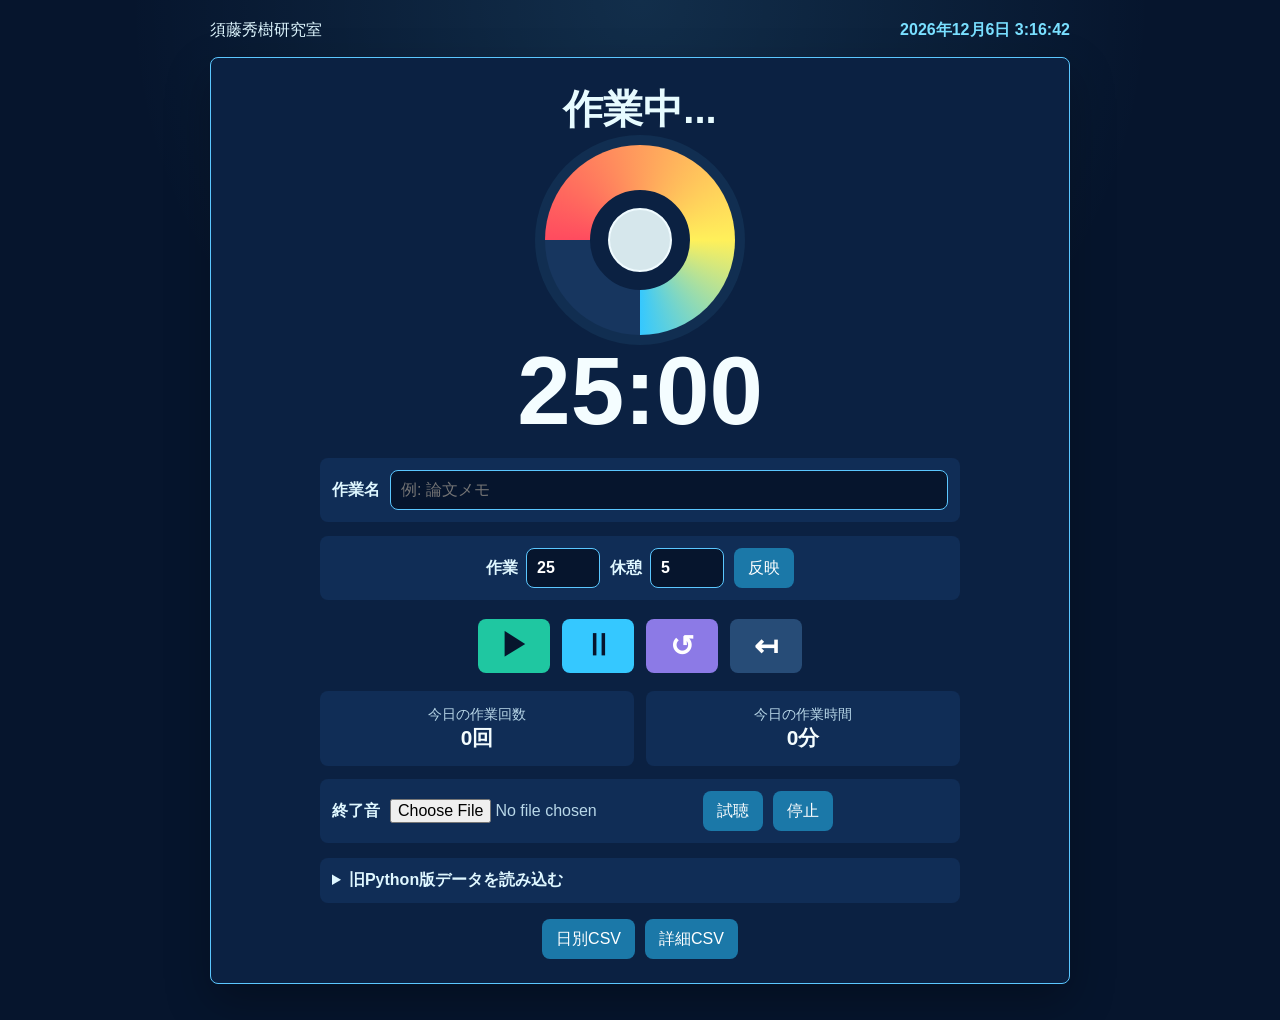
==== pomodoro/index.html @ 60110f0d "Add files via upload" ====
<!DOCTYPE html>
<html lang="ja">
<head>
  <meta charset="UTF-8">
  <meta name="viewport" content="width=device-width, initial-scale=1.0">
  <title>ポモドーロタイマー | 須藤秀樹研究室</title>
  <link rel="stylesheet" href="style.css">
</head>
<body>
  <main class="app-shell">
    <header class="topbar">
      <a href="../" class="back-link">須藤秀樹研究室</a>
      <time id="dateTime" class="date-time"></time>
    </header>

    <section class="timer-panel" aria-label="ポモドーロタイマー">
      <p id="modeLabel" class="mode-label">作業中</p>

      <div class="moon-progress" id="moonProgress" aria-hidden="true">
        <div class="moon-core" id="moonCore"></div>
      </div>

      <div id="timeDisplay" class="time-display" aria-live="polite">25:00</div>

      <div class="task-row">
        <label for="taskInput">作業名</label>
        <input id="taskInput" type="text" list="taskNames" autocomplete="off" placeholder="例: 論文メモ">
        <datalist id="taskNames"></datalist>
      </div>

      <div class="settings-row">
        <label>
          作業
          <input id="workMinutes" type="number" min="1" max="240" step="1">
        </label>
        <label>
          休憩
          <input id="breakMinutes" type="number" min="1" max="120" step="1">
        </label>
        <button id="applyButton" type="button">反映</button>
      </div>

      <div class="controls" aria-label="操作">
        <button id="startButton" type="button" class="primary" title="開始">▶</button>
        <button id="pauseButton" type="button" title="一時停止">Ⅱ</button>
        <button id="resetButton" type="button" title="リセット">↺</button>
        <button id="workButton" type="button" title="作業へ戻る">↤</button>
      </div>

      <div class="stats">
        <div>
          <span>今日の作業回数</span>
          <strong id="workCount">0回</strong>
        </div>
        <div>
          <span>今日の作業時間</span>
          <strong id="totalMinutes">0分</strong>
        </div>
      </div>

      <div class="sound-row">
        <label for="soundFile">終了音</label>
        <input id="soundFile" type="file" accept="audio/*">
        <button id="testSoundButton" type="button">試聴</button>
        <button id="stopSoundButton" type="button">停止</button>
      </div>

      <details class="import-box">
        <summary>旧Python版データを読み込む</summary>
        <div class="import-grid">
          <label>
            settings_custom.json
            <input id="importSettingsFile" type="file" accept=".json,application/json">
          </label>
          <label>
            task_names.json
            <input id="importTaskNamesFile" type="file" accept=".json,application/json">
          </label>
          <label>
            work_log.csv
            <input id="importDailyFile" type="file" accept=".csv,text/csv">
          </label>
          <label>
            work_detail_log.csv
            <input id="importDetailFile" type="file" accept=".csv,text/csv">
          </label>
        </div>
        <div class="import-actions">
          <button id="importButton" type="button">選択したファイルを読み込む</button>
          <span id="importStatus" role="status"></span>
        </div>
      </details>

      <div class="export-row">
        <button id="downloadDailyButton" type="button">日別CSV</button>
        <button id="downloadDetailButton" type="button">詳細CSV</button>
      </div>
    </section>
  </main>

  <script src="app.js"></script>
</body>
</html>
---- pomodoro/style.css ----
:root {
  --bg: #06152d;
  --panel: #0b2142;
  --panel-2: #102d56;
  --line: #5bc7ff;
  --ink: #f4fdff;
  --muted: #b8d7e8;
  --cyan: #35c8ff;
  --green: #1fc7a1;
  --yellow: #fff05a;
  --red: #ff4b5f;
  --violet: #8c7ae6;
}

* {
  box-sizing: border-box;
}

body {
  min-height: 100vh;
  margin: 0;
  background:
    radial-gradient(circle at 50% 0%, rgba(91, 199, 255, 0.14), transparent 32rem),
    var(--bg);
  color: var(--ink);
  font-family: "Yu Gothic", "YuGothic", "Hiragino Sans", "Meiryo", sans-serif;
}

button,
input {
  font: inherit;
}

button {
  border: 0;
  border-radius: 8px;
  cursor: pointer;
}

.app-shell {
  width: min(860px, calc(100% - 28px));
  margin: 0 auto;
  padding: 20px 0 36px;
}

.topbar {
  display: flex;
  align-items: center;
  justify-content: space-between;
  gap: 16px;
  margin-bottom: 16px;
}

.back-link {
  color: #dff7ff;
  text-decoration: none;
}

.date-time {
  color: #79dfff;
  font-weight: 700;
}

.timer-panel {
  display: grid;
  justify-items: center;
  padding: 24px;
  border: 1px solid var(--line);
  border-radius: 8px;
  background: var(--panel);
  box-shadow: 0 18px 45px rgba(0, 0, 0, 0.28);
}

.mode-label {
  min-height: 48px;
  margin: 0 0 8px;
  font-size: clamp(1.8rem, 6vw, 2.5rem);
  font-weight: 800;
}

.moon-progress {
  --progress: 0deg;
  --track: #17365f;
  width: 190px;
  height: 190px;
  display: grid;
  place-items: center;
  border-radius: 50%;
  background:
    conic-gradient(from -90deg, var(--red) 0deg min(var(--progress), 180deg), var(--yellow) 180deg min(var(--progress), 270deg), var(--cyan) 270deg var(--progress), var(--track) 0),
    var(--track);
  box-shadow: 0 0 0 10px rgba(91, 199, 255, 0.08);
}

.moon-progress.break {
  background: conic-gradient(from -90deg, #76f0d2 0deg var(--progress), #164c45 0);
}

.moon-core {
  --phase: -34px;
  position: relative;
  width: 100px;
  height: 100px;
  border: 18px solid var(--panel);
  border-radius: 50%;
  background: #d6e7ec;
  box-shadow: inset 0 0 0 2px #f0fbff;
  overflow: hidden;
}

.moon-core::after {
  content: "";
  position: absolute;
  inset: 0;
  transform: translateX(var(--phase));
  border-radius: 50%;
  background: var(--panel-2);
}

.time-display {
  margin: 8px 0 12px;
  font-size: clamp(4rem, 16vw, 6rem);
  font-weight: 900;
  line-height: 1;
  font-variant-numeric: tabular-nums;
}

.task-row,
.settings-row,
.sound-row,
.export-row,
.stats,
.import-box {
  width: min(640px, 100%);
}

.task-row,
.settings-row,
.sound-row {
  display: flex;
  align-items: center;
  gap: 10px;
  margin: 7px 0;
  padding: 12px;
  border-radius: 8px;
  background: var(--panel-2);
}

.task-row label,
.sound-row label {
  flex: 0 0 auto;
  color: #dff7ff;
  font-weight: 700;
}

.task-row input[type="text"] {
  flex: 1;
  min-width: 0;
}

input[type="text"],
input[type="number"] {
  min-height: 40px;
  border: 1px solid var(--line);
  border-radius: 8px;
  background: var(--bg);
  color: #ffffff;
  padding: 8px 10px;
}

input[type="number"] {
  width: 74px;
}

input[type="file"] {
  min-width: 0;
  color: var(--muted);
}

.settings-row {
  justify-content: center;
  flex-wrap: wrap;
}

.settings-row label {
  display: inline-flex;
  align-items: center;
  gap: 8px;
  color: #dff7ff;
  font-weight: 700;
}

.settings-row button,
.sound-row button,
.export-row button,
.import-actions button {
  min-height: 40px;
  padding: 0 14px;
  background: #1b78a8;
  color: #ffffff;
}

.controls {
  display: flex;
  justify-content: center;
  gap: 12px;
  margin: 12px 0;
}

.controls button {
  width: 72px;
  height: 54px;
  color: #06152d;
  background: var(--cyan);
  font-size: 1.8rem;
  font-weight: 800;
}

.controls .primary {
  background: var(--green);
}

#resetButton {
  background: var(--violet);
  color: #ffffff;
}

#workButton {
  background: #274c77;
  color: #ffffff;
}

.stats {
  display: grid;
  grid-template-columns: repeat(2, minmax(0, 1fr));
  gap: 12px;
  margin: 6px 0;
}

.stats div {
  padding: 14px;
  border-radius: 8px;
  background: var(--panel-2);
  text-align: center;
}

.stats span {
  display: block;
  color: var(--muted);
  font-size: 0.9rem;
}

.stats strong {
  display: block;
  font-size: 1.3rem;
}

.import-box {
  margin: 8px 0;
  padding: 12px;
  border-radius: 8px;
  background: var(--panel-2);
}

.import-box summary {
  color: #dff7ff;
  cursor: pointer;
  font-weight: 700;
}

.import-grid {
  display: grid;
  grid-template-columns: repeat(2, minmax(0, 1fr));
  gap: 10px;
  margin-top: 12px;
}

.import-grid label {
  display: grid;
  gap: 5px;
  color: var(--muted);
  font-size: 0.88rem;
}

.import-actions {
  display: flex;
  align-items: center;
  flex-wrap: wrap;
  gap: 10px;
  margin-top: 12px;
}

#importStatus {
  color: #76f0d2;
  font-size: 0.9rem;
}

.export-row {
  display: flex;
  justify-content: center;
  gap: 10px;
  margin-top: 8px;
}

@media (max-width: 620px) {
  .timer-panel {
    padding: 18px 14px;
  }

  .topbar,
  .task-row,
  .sound-row {
    align-items: stretch;
    flex-direction: column;
  }

  .stats,
  .import-grid {
    grid-template-columns: 1fr;
  }
}
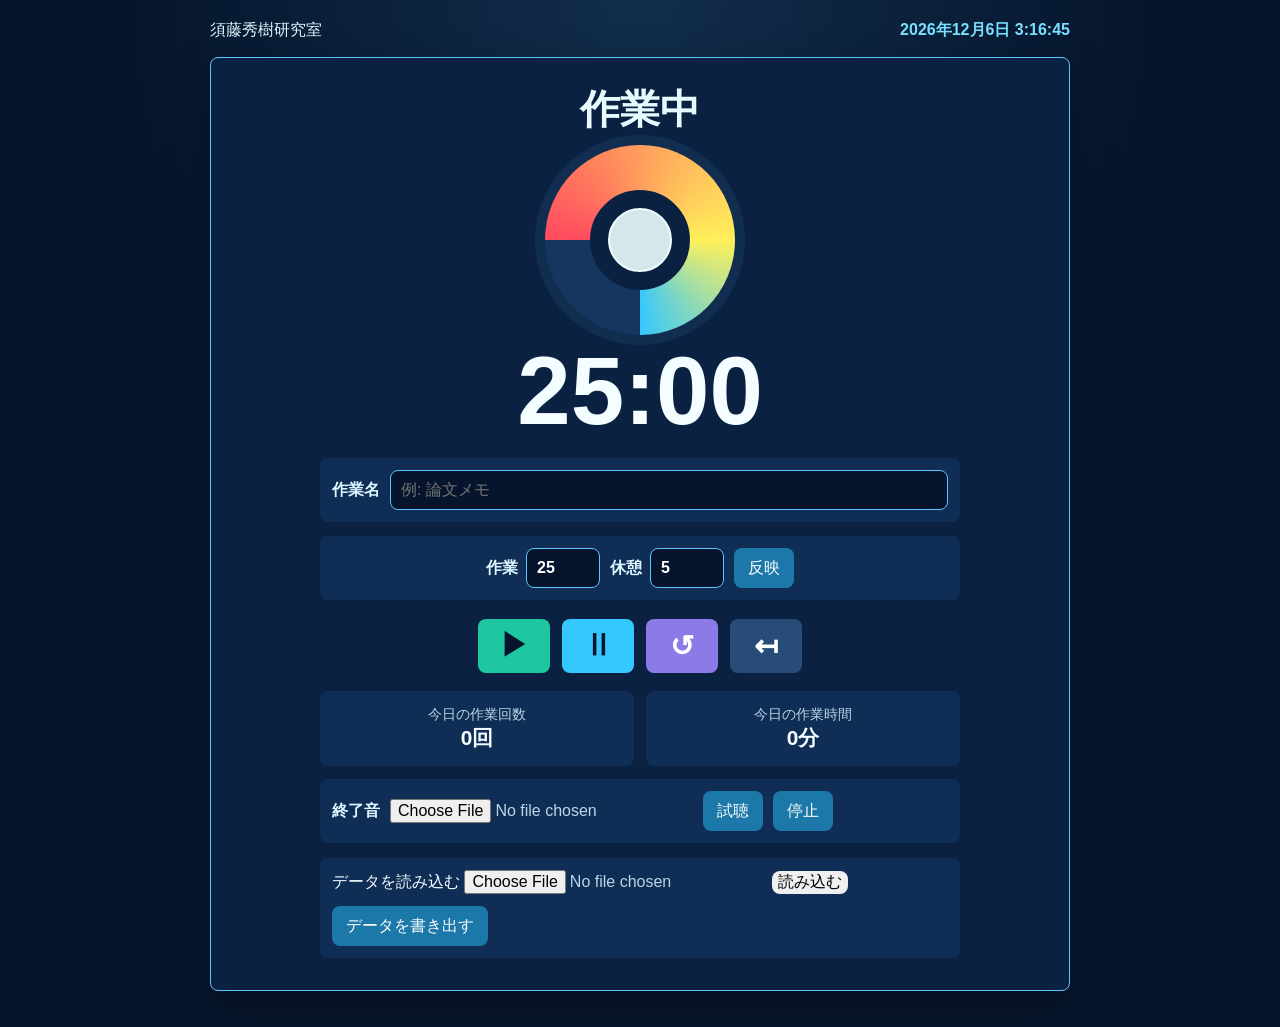
==== commit c06651e6: "Enhance sound file input and update import UI Updated file input for sound file and simplified data " ====
--- a/pomodoro/index.html
+++ b/pomodoro/index.html
@@ -60,40 +60,21 @@
 
       <div class="sound-row">
         <label for="soundFile">終了音</label>
-        <input id="soundFile" type="file" accept="audio/*">
+        <input id="soundFile" type="file" accept=".wav,.wave,audio/wav,audio/wave,audio/x-wav,audio/*,.mp3,.m4a,.mp4,audio/mp4,video/mp4">
         <button id="testSoundButton" type="button">試聴</button>
         <button id="stopSoundButton" type="button">停止</button>
       </div>
 
-      <details class="import-box">
-        <summary>旧Python版データを読み込む</summary>
-        <div class="import-grid">
-          <label>
-            settings_custom.json
-            <input id="importSettingsFile" type="file" accept=".json,application/json">
-          </label>
-          <label>
-            task_names.json
-            <input id="importTaskNamesFile" type="file" accept=".json,application/json">
-          </label>
-          <label>
-            work_log.csv
-            <input id="importDailyFile" type="file" accept=".csv,text/csv">
-          </label>
-          <label>
-            work_detail_log.csv
-            <input id="importDetailFile" type="file" accept=".csv,text/csv">
-          </label>
+      <div class="import-box">
+        <div class="data-row">
+          <label for="importDataFile">データを読み込む</label>
+          <input id="importDataFile" type="file" accept=".csv,text/csv">
+          <button id="importDataButton" type="button">読み込む</button>
         </div>
         <div class="import-actions">
-          <button id="importButton" type="button">選択したファイルを読み込む</button>
-          <span id="importStatus" role="status"></span>
+          <button id="exportDataButton" type="button">データを書き出す</button>
+          <span id="dataStatus" role="status"></span>
         </div>
-      </details>
-
-      <div class="export-row">
-        <button id="downloadDailyButton" type="button">日別CSV</button>
-        <button id="downloadDetailButton" type="button">詳細CSV</button>
       </div>
     </section>
   </main>
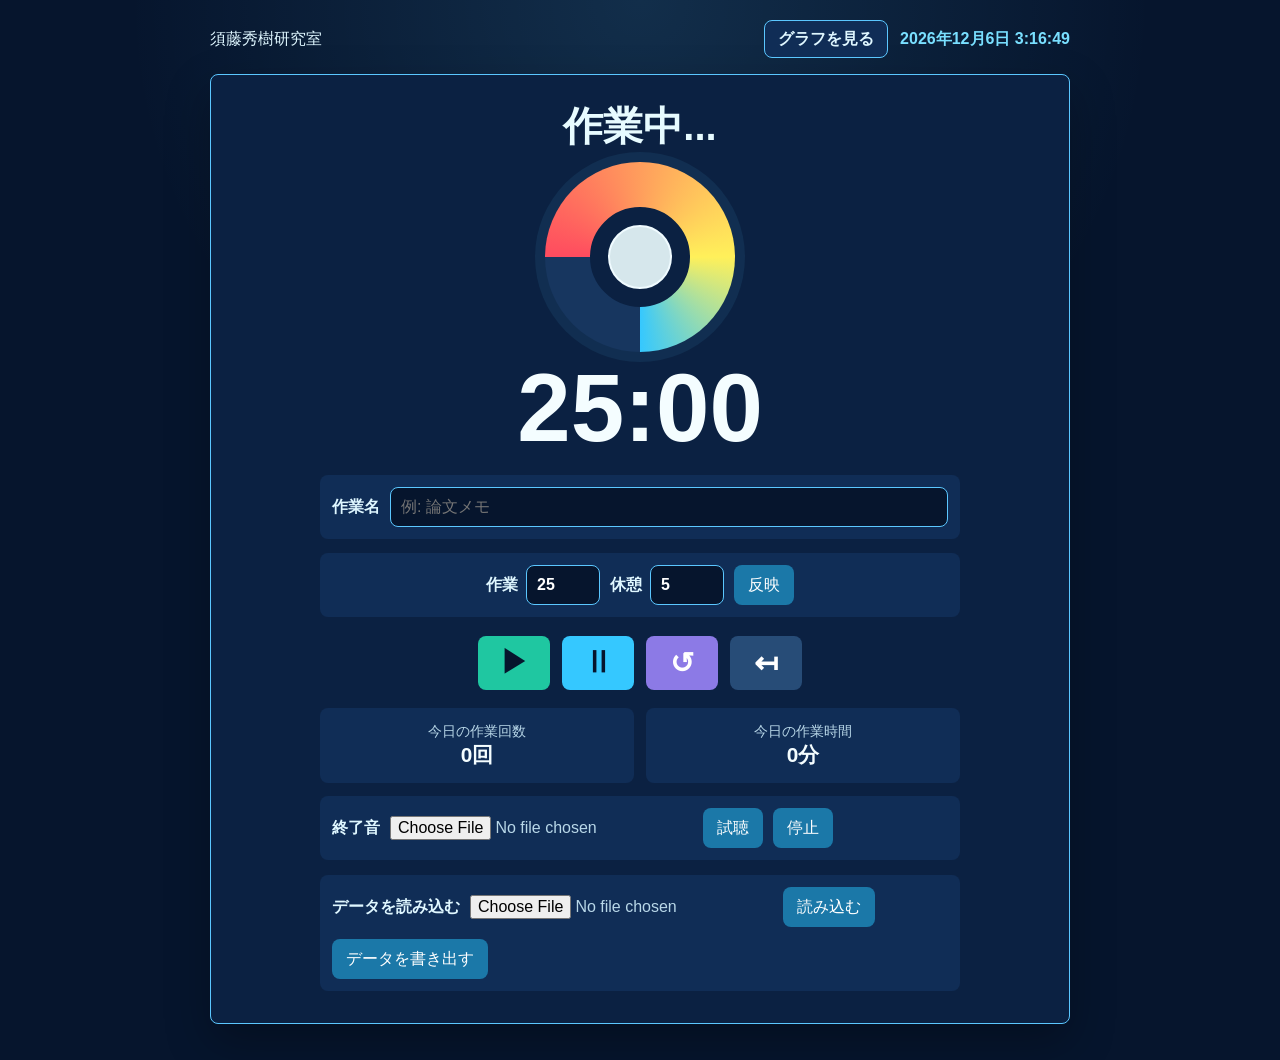
==== commit eac66b6a: "Add navigation link and restructure header layout Added navigation link to stats page and reorganize" ====
--- a/pomodoro/index.html
+++ b/pomodoro/index.html
@@ -10,7 +10,10 @@
   <main class="app-shell">
     <header class="topbar">
       <a href="../" class="back-link">須藤秀樹研究室</a>
-      <time id="dateTime" class="date-time"></time>
+      <div class="top-actions">
+        <a href="stats.html" class="nav-button">グラフを見る</a>
+        <time id="dateTime" class="date-time"></time>
+      </div>
     </header>
 
     <section class="timer-panel" aria-label="ポモドーロタイマー">
--- a/pomodoro/style.css
+++ b/pomodoro/style.css
@@ -56,6 +56,27 @@
   text-decoration: none;
 }
 
+.top-actions {
+  display: flex;
+  align-items: center;
+  justify-content: flex-end;
+  gap: 12px;
+  flex-wrap: wrap;
+}
+
+.nav-button {
+  min-height: 38px;
+  display: inline-flex;
+  align-items: center;
+  padding: 0 13px;
+  border: 1px solid var(--line);
+  border-radius: 8px;
+  background: #102d56;
+  color: #dff7ff;
+  font-weight: 700;
+  text-decoration: none;
+}
+
 .date-time {
   color: #79dfff;
   font-weight: 700;
@@ -193,6 +214,7 @@
 .settings-row button,
 .sound-row button,
 .export-row button,
+.data-row button,
 .import-actions button {
   min-height: 40px;
   padding: 0 14px;
@@ -262,6 +284,18 @@
   background: var(--panel-2);
 }
 
+.data-row {
+  display: flex;
+  align-items: center;
+  gap: 10px;
+  flex-wrap: wrap;
+}
+
+.data-row label {
+  color: #dff7ff;
+  font-weight: 700;
+}
+
 .import-box summary {
   color: #dff7ff;
   cursor: pointer;
@@ -300,6 +334,122 @@
   justify-content: center;
   gap: 10px;
   margin-top: 8px;
+}
+
+.stats-shell {
+  width: min(1080px, calc(100% - 28px));
+}
+
+.stats-panel {
+  align-items: stretch;
+  justify-items: stretch;
+}
+
+.stats-heading {
+  display: grid;
+  gap: 12px;
+  justify-items: center;
+}
+
+.summary-grid {
+  width: min(760px, 100%);
+  display: grid;
+  grid-template-columns: repeat(3, minmax(0, 1fr));
+  gap: 12px;
+}
+
+.summary-grid div {
+  padding: 14px;
+  border-radius: 8px;
+  background: var(--panel-2);
+  text-align: center;
+}
+
+.summary-grid span {
+  display: block;
+  color: var(--muted);
+  font-size: 0.9rem;
+}
+
+.summary-grid strong {
+  display: block;
+  font-size: 1.3rem;
+}
+
+.empty-message {
+  width: min(760px, 100%);
+  margin: 16px auto 0;
+  padding: 14px;
+  border: 1px solid rgba(255, 240, 90, 0.4);
+  border-radius: 8px;
+  background: rgba(255, 240, 90, 0.08);
+  color: #fff7ad;
+  text-align: center;
+}
+
+.chart-section {
+  margin-top: 18px;
+  padding: 16px;
+  border-radius: 8px;
+  background: var(--panel-2);
+}
+
+.chart-section h2 {
+  margin: 0 0 12px;
+  color: #dff7ff;
+  font-size: 1.05rem;
+}
+
+.bar-chart {
+  display: grid;
+  gap: 9px;
+}
+
+.chart-row {
+  display: grid;
+  grid-template-columns: minmax(72px, 120px) minmax(0, 1fr) minmax(74px, auto);
+  align-items: center;
+  gap: 9px;
+}
+
+.chart-label {
+  min-width: 0;
+  color: var(--muted);
+  font-size: 0.86rem;
+  overflow: hidden;
+  text-overflow: ellipsis;
+  white-space: nowrap;
+}
+
+.chart-track {
+  height: 18px;
+  display: block;
+  border-radius: 8px;
+  background: rgba(6, 21, 45, 0.78);
+  overflow: hidden;
+}
+
+.chart-bar {
+  height: 100%;
+  display: block;
+  border-radius: 8px;
+  background: linear-gradient(90deg, var(--green), var(--cyan));
+}
+
+.chart-value {
+  color: #f4fdff;
+  font-size: 0.86rem;
+  font-variant-numeric: tabular-nums;
+  text-align: right;
+}
+
+.chart-empty {
+  margin: 0;
+  color: var(--muted);
+}
+
+.bar-chart.horizontal .chart-row {
+  grid-template-columns: minmax(96px, 180px) minmax(0, 1fr) minmax(84px, auto);
 }
 
 @media (max-width: 620px) {
@@ -308,14 +458,27 @@
   }
 
   .topbar,
+  .top-actions,
   .task-row,
-  .sound-row {
+  .sound-row,
+  .data-row {
     align-items: stretch;
     flex-direction: column;
   }
 
   .stats,
-  .import-grid {
+  .import-grid,
+  .summary-grid {
     grid-template-columns: 1fr;
   }
-}
+
+  .chart-row,
+  .bar-chart.horizontal .chart-row {
+    grid-template-columns: minmax(64px, 88px) minmax(0, 1fr);
+  }
+
+  .chart-value {
+    grid-column: 2;
+    text-align: left;
+  }
+}
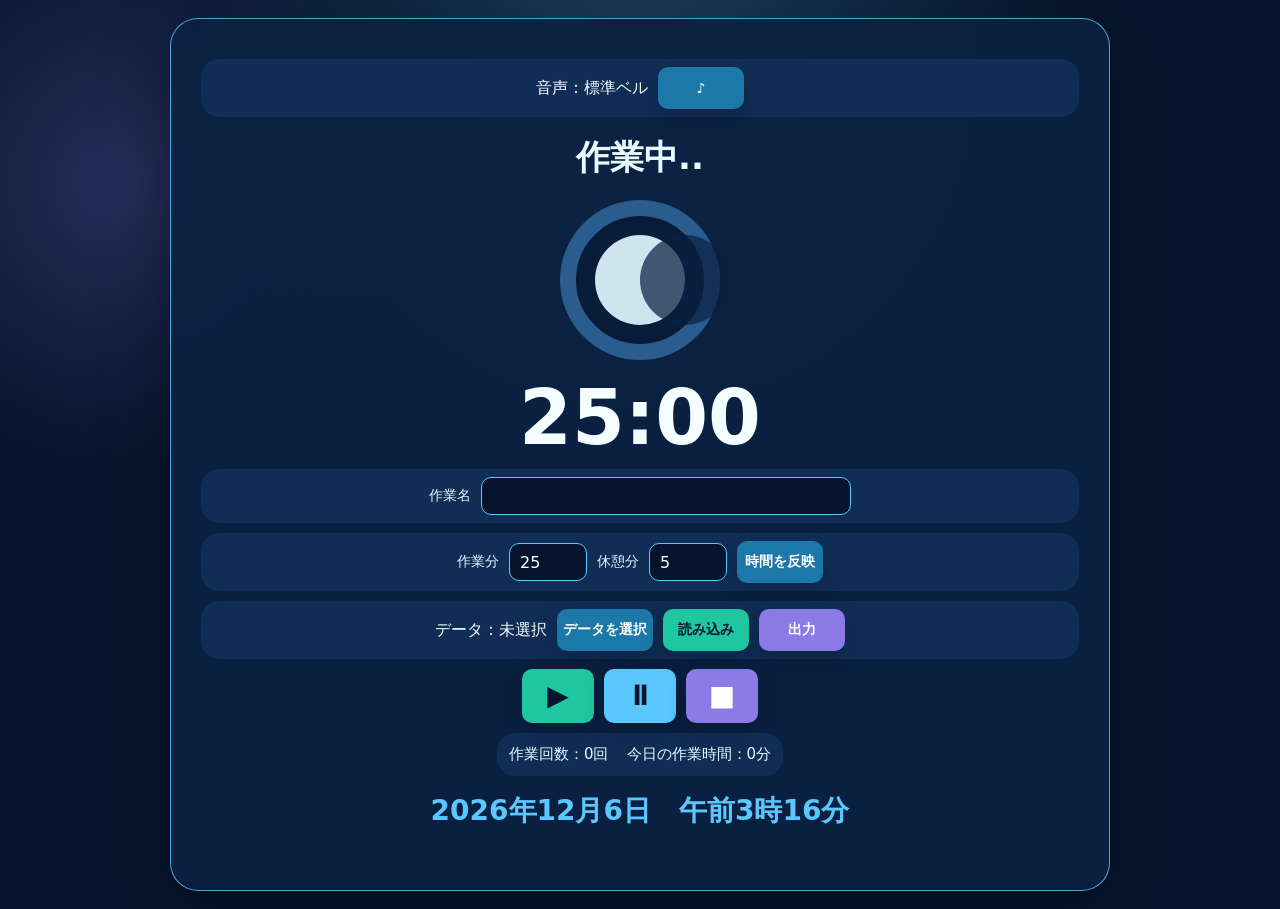
==== commit da61daf8: "Refactor Pomodoro timer HTML and styles Updated the title and added CSS styles for the Pomodoro time" ====
--- a/pomodoro/index.html
+++ b/pomodoro/index.html
@@ -3,85 +3,848 @@
 <head>
   <meta charset="UTF-8">
   <meta name="viewport" content="width=device-width, initial-scale=1.0">
-  <title>ポモドーロタイマー | 須藤秀樹研究室</title>
-  <link rel="stylesheet" href="style.css">
+  <title>ポモドーロタイマー</title>
+  <style>
+    :root {
+      color-scheme: dark;
+      --bg: #06152d;
+      --panel: #0b2142;
+      --panel-2: #102d56;
+      --line: #5bc7ff;
+      --text: #f4fdff;
+      --muted: #b9d7e8;
+      --accent: #1fc7a1;
+      --blue: #5bc7ff;
+      --purple: #8c7ae6;
+      --danger: #ff6b8a;
+      --shadow: rgba(0, 0, 0, 0.35);
+    }
+
+    * {
+      box-sizing: border-box;
+    }
+
+    body {
+      margin: 0;
+      min-height: 100vh;
+      background:
+        radial-gradient(circle at 50% 8%, rgba(91, 199, 255, 0.24), transparent 28rem),
+        radial-gradient(circle at 10% 20%, rgba(140, 122, 230, 0.24), transparent 18rem),
+        var(--bg);
+      color: var(--text);
+      font-family: "Meiryo", "Yu Gothic", system-ui, sans-serif;
+      display: grid;
+      place-items: center;
+      padding: 18px;
+    }
+
+    .app {
+      width: min(940px, 100%);
+      background: rgba(11, 33, 66, 0.94);
+      border: 1px solid rgba(91, 199, 255, 0.78);
+      border-radius: 28px;
+      box-shadow: 0 22px 70px var(--shadow);
+      padding: clamp(18px, 4vw, 30px);
+    }
+
+    .row {
+      display: flex;
+      justify-content: center;
+      align-items: center;
+      flex-wrap: wrap;
+      gap: 10px;
+      margin: 10px 0;
+    }
+
+    .panel {
+      background: var(--panel-2);
+      border-radius: 18px;
+      padding: 8px 10px;
+    }
+
+    label {
+      color: #dff7ff;
+      font-size: 14px;
+    }
+
+    input,
+    select {
+      height: 38px;
+      border: 1px solid var(--line);
+      border-radius: 10px;
+      background: #06152d;
+      color: #fff;
+      font: inherit;
+      padding: 0 10px;
+    }
+
+    input[type="number"] {
+      width: 78px;
+    }
+
+    input[list] {
+      width: min(370px, 80vw);
+    }
+
+    button {
+      min-width: 86px;
+      height: 42px;
+      border: 0;
+      border-radius: 10px;
+      background: #1b78a8;
+      color: #fff;
+      font: 700 14px "Meiryo", "Yu Gothic", system-ui, sans-serif;
+      cursor: pointer;
+      box-shadow: 0 8px 20px rgba(0, 0, 0, 0.18);
+    }
+
+    button:hover {
+      filter: brightness(1.13);
+    }
+
+    .icon-button {
+      min-width: 72px;
+      height: 54px;
+      font-size: 28px;
+      line-height: 1;
+    }
+
+    .start {
+      background: var(--accent);
+      color: #06152d;
+    }
+
+    .pause {
+      background: var(--blue);
+      color: #06152d;
+    }
+
+    .reset {
+      background: var(--purple);
+    }
+
+    .export {
+      background: var(--purple);
+    }
+
+    .mode {
+      min-height: 46px;
+      margin: 18px 0 4px;
+      text-align: center;
+      font-size: clamp(26px, 6vw, 34px);
+      font-weight: 700;
+    }
+
+    .moon-wrap {
+      display: grid;
+      place-items: center;
+      margin: 2px 0;
+    }
+
+    svg {
+      width: 190px;
+      max-width: 48vw;
+      height: auto;
+      overflow: visible;
+    }
+
+    .time {
+      text-align: center;
+      font-size: clamp(54px, 14vw, 76px);
+      font-weight: 800;
+      line-height: 1.08;
+      margin: 2px 0;
+      letter-spacing: 0;
+    }
+
+    .info {
+      display: flex;
+      justify-content: center;
+      flex-wrap: wrap;
+      gap: 18px;
+      background: var(--panel-2);
+      border-radius: 18px;
+      padding: 12px;
+      margin: 10px auto;
+      width: fit-content;
+      max-width: 100%;
+    }
+
+    .info span {
+      color: #e7fbff;
+      font-size: 15px;
+      white-space: nowrap;
+    }
+
+    .datetime {
+      text-align: center;
+      color: var(--blue);
+      font-size: clamp(20px, 5vw, 28px);
+      font-weight: 700;
+      margin-top: 16px;
+    }
+
+    .status {
+      min-height: 22px;
+      color: var(--muted);
+      text-align: center;
+      font-size: 13px;
+      margin-top: 8px;
+    }
+
+    .hidden {
+      display: none;
+    }
+
+    @media (max-width: 620px) {
+      .app {
+        border-radius: 20px;
+      }
+
+      .panel {
+        width: 100%;
+      }
+
+      button {
+        min-width: 76px;
+      }
+    }
+  </style>
 </head>
 <body>
-  <main class="app-shell">
-    <header class="topbar">
-      <a href="../" class="back-link">須藤秀樹研究室</a>
-      <div class="top-actions">
-        <a href="stats.html" class="nav-button">グラフを見る</a>
-        <time id="dateTime" class="date-time"></time>
-      </div>
-    </header>
-
-    <section class="timer-panel" aria-label="ポモドーロタイマー">
-      <p id="modeLabel" class="mode-label">作業中</p>
-
-      <div class="moon-progress" id="moonProgress" aria-hidden="true">
-        <div class="moon-core" id="moonCore"></div>
-      </div>
-
-      <div id="timeDisplay" class="time-display" aria-live="polite">25:00</div>
-
-      <div class="task-row">
-        <label for="taskInput">作業名</label>
-        <input id="taskInput" type="text" list="taskNames" autocomplete="off" placeholder="例: 論文メモ">
-        <datalist id="taskNames"></datalist>
-      </div>
-
-      <div class="settings-row">
-        <label>
-          作業
-          <input id="workMinutes" type="number" min="1" max="240" step="1">
-        </label>
-        <label>
-          休憩
-          <input id="breakMinutes" type="number" min="1" max="120" step="1">
-        </label>
-        <button id="applyButton" type="button">反映</button>
-      </div>
-
-      <div class="controls" aria-label="操作">
-        <button id="startButton" type="button" class="primary" title="開始">▶</button>
-        <button id="pauseButton" type="button" title="一時停止">Ⅱ</button>
-        <button id="resetButton" type="button" title="リセット">↺</button>
-        <button id="workButton" type="button" title="作業へ戻る">↤</button>
-      </div>
-
-      <div class="stats">
-        <div>
-          <span>今日の作業回数</span>
-          <strong id="workCount">0回</strong>
-        </div>
-        <div>
-          <span>今日の作業時間</span>
-          <strong id="totalMinutes">0分</strong>
-        </div>
-      </div>
-
-      <div class="sound-row">
-        <label for="soundFile">終了音</label>
-        <input id="soundFile" type="file" accept=".wav,.wave,audio/wav,audio/wave,audio/x-wav,audio/*,.mp3,.m4a,.mp4,audio/mp4,video/mp4">
-        <button id="testSoundButton" type="button">試聴</button>
-        <button id="stopSoundButton" type="button">停止</button>
-      </div>
-
-      <div class="import-box">
-        <div class="data-row">
-          <label for="importDataFile">データを読み込む</label>
-          <input id="importDataFile" type="file" accept=".csv,text/csv">
-          <button id="importDataButton" type="button">読み込む</button>
-        </div>
-        <div class="import-actions">
-          <button id="exportDataButton" type="button">データを書き出す</button>
-          <span id="dataStatus" role="status"></span>
-        </div>
-      </div>
-    </section>
+  <main class="app">
+    <div class="row panel">
+      <span id="soundLabel">音声：標準ベル</span>
+      <button id="soundButton" type="button">♪</button>
+      <input id="soundFileInput" class="hidden" type="file" accept="audio/*">
+    </div>
+
+    <div id="modeLabel" class="mode">作業中</div>
+
+    <div class="moon-wrap" aria-hidden="true">
+      <svg viewBox="0 0 190 190">
+        <defs>
+          <filter id="glow">
+            <feGaussianBlur stdDeviation="4" result="blur">
+            </feGaussianBlur>
+            <feMerge>
+              <feMergeNode in="blur"></feMergeNode>
+              <feMergeNode in="SourceGraphic"></feMergeNode>
+            </feMerge>
+          </filter>
+        </defs>
+        <circle cx="95" cy="95" r="72" fill="#091d3b" stroke="#2b5c8e" stroke-width="16"></circle>
+        <circle id="moonTrack" cx="95" cy="95" r="72" fill="none" stroke="#8c7ae6" stroke-width="16" stroke-linecap="round" filter="url(#glow)" transform="rotate(-90 95 95)"></circle>
+        <circle cx="95" cy="95" r="45" fill="#dff7ff" opacity="0.92"></circle>
+        <circle id="moonShade" cx="112" cy="95" r="45" fill="#0b2142" opacity="0.72"></circle>
+      </svg>
+    </div>
+
+    <div id="timeLabel" class="time">25:00</div>
+
+    <div class="row panel">
+      <label for="taskName">作業名</label>
+      <input id="taskName" list="taskNameList" autocomplete="off">
+      <datalist id="taskNameList"></datalist>
+    </div>
+
+    <div class="row panel">
+      <label for="workMinutes">作業分</label>
+      <input id="workMinutes" type="number" min="1" step="1">
+      <label for="breakMinutes">休憩分</label>
+      <input id="breakMinutes" type="number" min="1" step="1">
+      <button id="applyButton" type="button">時間を反映</button>
+    </div>
+
+    <div class="row panel">
+      <span id="dataFileLabel">データ：未選択</span>
+      <button id="chooseDataButton" type="button">データを選択</button>
+      <button id="importDataButton" class="start" type="button">読み込み</button>
+      <button id="exportDataButton" class="export" type="button">出力</button>
+      <input id="dataFileInput" class="hidden" type="file" accept=".csv,text/csv">
+    </div>
+
+    <div class="row">
+      <button id="startButton" class="icon-button start" type="button" aria-label="開始">▶</button>
+      <button id="pauseButton" class="icon-button pause" type="button" aria-label="一時停止">⏸</button>
+      <button id="resetButton" class="icon-button reset" type="button" aria-label="記録してリセット">■</button>
+    </div>
+
+    <div class="info">
+      <span id="countLabel">作業回数：0回</span>
+      <span id="totalLabel">今日の作業時間：0分</span>
+    </div>
+
+    <div id="dateTimeLabel" class="datetime"></div>
+    <div id="statusLabel" class="status"></div>
   </main>
 
-  <script src="app.js"></script>
+  <script>
+    const STORAGE_KEY = "pomodoroTimerV204Data";
+    const FIELDNAMES = [
+      "record_type",
+      "key",
+      "value",
+      "date",
+      "task_name",
+      "start_time",
+      "end_time",
+      "work_count",
+      "total_minutes",
+      "total_seconds",
+      "work_minutes",
+      "work_seconds",
+      "updated_at"
+    ];
+
+    const state = loadState();
+    let mode = "work";
+    let totalSeconds = state.settings.work_minutes * 60;
+    let remainingSeconds = totalSeconds;
+    let running = false;
+    let lastTick = 0;
+    let currentWorkStartTime = null;
+    let selectedDataFile = null;
+    let selectedSoundUrl = null;
+    let animationCount = 0;
+
+    const audio = new Audio();
+    const els = {
+      soundLabel: document.getElementById("soundLabel"),
+      soundButton: document.getElementById("soundButton"),
+      soundFileInput: document.getElementById("soundFileInput"),
+      modeLabel: document.getElementById("modeLabel"),
+      moonTrack: document.getElementById("moonTrack"),
+      moonShade: document.getElementById("moonShade"),
+      timeLabel: document.getElementById("timeLabel"),
+      taskName: document.getElementById("taskName"),
+      taskNameList: document.getElementById("taskNameList"),
+      workMinutes: document.getElementById("workMinutes"),
+      breakMinutes: document.getElementById("breakMinutes"),
+      applyButton: document.getElementById("applyButton"),
+      dataFileLabel: document.getElementById("dataFileLabel"),
+      chooseDataButton: document.getElementById("chooseDataButton"),
+      importDataButton: document.getElementById("importDataButton"),
+      exportDataButton: document.getElementById("exportDataButton"),
+      dataFileInput: document.getElementById("dataFileInput"),
+      startButton: document.getElementById("startButton"),
+      pauseButton: document.getElementById("pauseButton"),
+      resetButton: document.getElementById("resetButton"),
+      countLabel: document.getElementById("countLabel"),
+      totalLabel: document.getElementById("totalLabel"),
+      dateTimeLabel: document.getElementById("dateTimeLabel"),
+      statusLabel: document.getElementById("statusLabel")
+    };
+
+    function loadState() {
+      const defaults = {
+        settings: {
+          work_minutes: 25,
+          break_minutes: 5,
+          last_task_name: ""
+        },
+        taskNames: [],
+        daily: {},
+        details: []
+      };
+
+      try {
+        const saved = JSON.parse(localStorage.getItem(STORAGE_KEY));
+        if (!saved) return defaults;
+        return {
+          settings: { ...defaults.settings, ...(saved.settings || {}) },
+          taskNames: Array.isArray(saved.taskNames) ? saved.taskNames : [],
+          daily: saved.daily || {},
+          details: Array.isArray(saved.details) ? saved.details : []
+        };
+      } catch {
+        return defaults;
+      }
+    }
+
+    function saveState() {
+      localStorage.setItem(STORAGE_KEY, JSON.stringify(state));
+    }
+
+    function todayKey() {
+      return formatDate(new Date());
+    }
+
+    function pad(value) {
+      return String(value).padStart(2, "0");
+    }
+
+    function formatDate(date) {
+      return `${date.getFullYear()}-${pad(date.getMonth() + 1)}-${pad(date.getDate())}`;
+    }
+
+    function formatDateTime(date) {
+      return `${formatDate(date)} ${pad(date.getHours())}:${pad(date.getMinutes())}:${pad(date.getSeconds())}`;
+    }
+
+    function formatTimer(seconds) {
+      const minutes = Math.floor(seconds / 60);
+      const secs = seconds % 60;
+      return `${pad(minutes)}:${pad(secs)}`;
+    }
+
+    function updateDisplay() {
+      els.timeLabel.textContent = formatTimer(remainingSeconds);
+
+      const daily = state.daily[todayKey()] || {
+        work_count: 0,
+        total_seconds: 0
+      };
+      els.countLabel.textContent = `作業回数：${Number(daily.work_count || 0)}回`;
+      els.totalLabel.textContent = `今日の作業時間：${Math.floor(Number(daily.total_seconds || 0) / 60)}分`;
+
+      const progress = totalSeconds > 0 ? (totalSeconds - remainingSeconds) / totalSeconds : 0;
+      const circumference = 2 * Math.PI * 72;
+      els.moonTrack.style.strokeDasharray = `${circumference}`;
+      els.moonTrack.style.strokeDashoffset = `${circumference * (1 - progress)}`;
+      els.moonTrack.style.stroke = mode === "work" ? "#8c7ae6" : "#1fc7a1";
+      els.moonShade.setAttribute("cx", String(140 - progress * 90));
+    }
+
+    function updateTaskList() {
+      els.taskNameList.innerHTML = "";
+      for (const name of state.taskNames) {
+        const option = document.createElement("option");
+        option.value = name;
+        els.taskNameList.appendChild(option);
+      }
+    }
+
+    function rememberTaskName(taskName) {
+      const name = taskName.trim();
+      if (!name) return;
+      state.taskNames = [name, ...state.taskNames.filter((item) => item !== name)].slice(0, 30);
+      state.settings.last_task_name = name;
+      updateTaskList();
+      saveState();
+    }
+
+    function applyMinutes() {
+      const work = Math.max(1, Number.parseInt(els.workMinutes.value, 10) || 25);
+      const rest = Math.max(1, Number.parseInt(els.breakMinutes.value, 10) || 5);
+      state.settings.work_minutes = work;
+      state.settings.break_minutes = rest;
+      saveState();
+      if (!running) resetWithoutRecording();
+      setStatus("時間を反映しました");
+    }
+
+    function startTimer() {
+      stopSound();
+      if (running) return;
+
+      if (mode === "work" && currentWorkStartTime === null) {
+        currentWorkStartTime = new Date();
+      }
+
+      rememberTaskName(els.taskName.value);
+      running = true;
+      lastTick = Date.now();
+      setStatus("");
+      tick();
+    }
+
+    function pauseTimer() {
+      stopSound();
+      running = false;
+    }
+
+    function resetTimer() {
+      stopSound();
+      if (mode === "work") {
+        const workedSeconds = totalSeconds - remainingSeconds;
+        if (workedSeconds > 0) recordWorkSession(workedSeconds);
+      }
+      running = false;
+      currentWorkStartTime = null;
+      mode = "work";
+      totalSeconds = state.settings.work_minutes * 60;
+      remainingSeconds = totalSeconds;
+      updateDisplay();
+      setStatus("作業時間を記録して初期値に戻しました");
+    }
+
+    function resetWithoutRecording() {
+      running = false;
+      currentWorkStartTime = null;
+      mode = "work";
+      totalSeconds = state.settings.work_minutes * 60;
+      remainingSeconds = totalSeconds;
+      updateDisplay();
+    }
+
+    function tick() {
+      if (!running) return;
+
+      const now = Date.now();
+      const elapsed = Math.floor((now - lastTick) / 1000);
+      if (elapsed >= 1) {
+        remainingSeconds -= elapsed;
+        lastTick = now;
+
+        if (remainingSeconds <= 0) {
+          remainingSeconds = 0;
+          running = false;
+          updateDisplay();
+          playSound();
+          switchMode();
+          return;
+        }
+
+        updateDisplay();
+      }
+
+      window.setTimeout(tick, 200);
+    }
+
+    function switchMode() {
+      if (mode === "work") {
+        recordWorkSession(state.settings.work_minutes * 60);
+        mode = "break";
+        totalSeconds = state.settings.break_minutes * 60;
+      } else {
+        mode = "work";
+        totalSeconds = state.settings.work_minutes * 60;
+      }
+      remainingSeconds = totalSeconds;
+      updateDisplay();
+    }
+
+    function recordWorkSession(workedSeconds) {
+      const end = new Date();
+      const start = currentWorkStartTime || end;
+      const date = formatDate(end);
+      const taskName = els.taskName.value.trim();
+      rememberTaskName(taskName);
+
+      const current = state.daily[date] || {
+        date,
+        work_count: 0,
+        total_minutes: 0,
+        total_seconds: 0,
+        updated_at: ""
+      };
+
+      current.work_count = Number(current.work_count || 0) + 1;
+      current.total_seconds = Number(current.total_seconds || 0) + workedSeconds;
+      current.total_minutes = Math.floor(current.total_seconds / 60);
+      current.updated_at = formatDateTime(end);
+      state.daily[date] = current;
+
+      state.details.push({
+        date,
+        task_name: taskName,
+        start_time: formatDateTime(start),
+        end_time: formatDateTime(end),
+        work_minutes: Math.floor(workedSeconds / 60),
+        work_seconds: workedSeconds
+      });
+
+      currentWorkStartTime = null;
+      saveState();
+      updateDisplay();
+    }
+
+    function handleSoundButton() {
+      if (!selectedSoundUrl) {
+        els.soundFileInput.click();
+      } else if (audio.paused) {
+        playSound();
+      } else {
+        stopSound();
+      }
+    }
+
+    function playSound() {
+      if (!selectedSoundUrl) {
+        window.navigator.vibrate?.(180);
+        return;
+      }
+      audio.currentTime = 0;
+      audio.play().catch(() => setStatus("音声を再生できませんでした"));
+    }
+
+    function stopSound() {
+      audio.pause();
+      audio.currentTime = 0;
+    }
+
+    function chooseDataFile() {
+      els.dataFileInput.click();
+    }
+
+    function importSelectedData() {
+      if (!selectedDataFile) {
+        chooseDataFile();
+        return;
+      }
+
+      selectedDataFile.text().then((text) => {
+        const rows = parseCsv(text);
+        if (!rows.some((row) => row.record_type)) {
+          setStatus("Web版・Windows版共通のCSVを選んでください");
+          return;
+        }
+        applyImportedRows(rows);
+        resetWithoutRecording();
+        setStatus(`読み込み完了：${selectedDataFile.name}`);
+      }).catch(() => setStatus("CSVを読み込めませんでした"));
+    }
+
+    function applyImportedRows(rows) {
+      const settings = {};
+      const importedTaskNames = [];
+      const importedDaily = {};
+      const importedDetails = [];
+
+      for (const row of rows) {
+        if (row.record_type === "setting") {
+          settings[row.key] = row.value || "";
+        } else if (row.record_type === "task_name") {
+          const name = (row.value || row.key || "").trim();
+          if (name) importedTaskNames.push(name);
+        } else if (row.record_type === "daily" && row.date) {
+          importedDaily[row.date] = {
+            date: row.date,
+            work_count: Number(row.work_count || 0),
+            total_minutes: Number(row.total_minutes || 0),
+            total_seconds: Number(row.total_seconds || 0),
+            updated_at: row.updated_at || ""
+          };
+        } else if (row.record_type === "detail" && row.date) {
+          importedDetails.push({
+            date: row.date || "",
+            task_name: row.task_name || "",
+            start_time: row.start_time || "",
+            end_time: row.end_time || "",
+            work_minutes: Number(row.work_minutes || 0),
+            work_seconds: Number(row.work_seconds || 0)
+          });
+        }
+      }
+
+      if (settings.work_minutes) state.settings.work_minutes = Math.max(1, Number.parseInt(settings.work_minutes, 10) || 25);
+      if (settings.break_minutes) state.settings.break_minutes = Math.max(1, Number.parseInt(settings.break_minutes, 10) || 5);
+      if (settings.last_task_name) state.settings.last_task_name = settings.last_task_name;
+
+      for (const [date, row] of Object.entries(importedDaily)) {
+        state.daily[date] = row;
+      }
+
+      const seenDetails = new Set(state.details.map(detailKey));
+      for (const detail of importedDetails) {
+        const key = detailKey(detail);
+        if (!seenDetails.has(key)) {
+          state.details.push(detail);
+          seenDetails.add(key);
+        }
+      }
+
+      const names = [state.settings.last_task_name, ...importedTaskNames, ...state.taskNames];
+      const seenNames = new Set();
+      state.taskNames = names.filter((name) => {
+        const clean = (name || "").trim();
+        if (!clean || seenNames.has(clean)) return false;
+        seenNames.add(clean);
+        return true;
+      }).slice(0, 30);
+
+      hydrateControls();
+      saveState();
+    }
+
+    function detailKey(detail) {
+      return [
+        detail.date,
+        detail.task_name,
+        detail.start_time,
+        detail.end_time,
+        detail.work_minutes,
+        detail.work_seconds
+      ].join("\\u0001");
+    }
+
+    function exportData() {
+      const csv = makeUnifiedCsv();
+      const blob = new Blob(["\\ufeff" + csv], { type: "text/csv;charset=utf-8" });
+      const url = URL.createObjectURL(blob);
+      const link = document.createElement("a");
+      link.href = url;
+      link.download = "pomodoro_data.csv";
+      document.body.appendChild(link);
+      link.click();
+      link.remove();
+      URL.revokeObjectURL(url);
+      setStatus("pomodoro_data.csv を出力しました");
+    }
+
+    function makeUnifiedCsv() {
+      const rows = [
+        {
+          record_type: "setting",
+          key: "work_minutes",
+          value: state.settings.work_minutes
+        },
+        {
+          record_type: "setting",
+          key: "break_minutes",
+          value: state.settings.break_minutes
+        },
+        {
+          record_type: "setting",
+          key: "last_task_name",
+          value: els.taskName.value.trim() || state.settings.last_task_name
+        }
+      ];
+
+      for (const name of state.taskNames) {
+        rows.push({
+          record_type: "task_name",
+          key: name,
+          value: name
+        });
+      }
+
+      for (const date of Object.keys(state.daily).sort()) {
+        const row = state.daily[date];
+        rows.push({
+          record_type: "daily",
+          date,
+          work_count: row.work_count || 0,
+          total_minutes: row.total_minutes || 0,
+          total_seconds: row.total_seconds || 0,
+          updated_at: row.updated_at || ""
+        });
+      }
+
+      for (const row of state.details) {
+        rows.push({
+          record_type: "detail",
+          date: row.date || "",
+          task_name: row.task_name || "",
+          start_time: row.start_time || "",
+          end_time: row.end_time || "",
+          work_minutes: row.work_minutes || 0,
+          work_seconds: row.work_seconds || 0
+        });
+      }
+
+      return [
+        FIELDNAMES.join(","),
+        ...rows.map((row) => FIELDNAMES.map((field) => csvCell(row[field] ?? "")).join(","))
+      ].join("\\r\\n");
+    }
+
+    function csvCell(value) {
+      const text = String(value);
+      if (/[",\\r\\n]/.test(text)) {
+        return `"${text.replaceAll('"', '""')}"`;
+      }
+      return text;
+    }
+
+    function parseCsv(text) {
+      const rows = [];
+      let row = [];
+      let cell = "";
+      let quoted = false;
+
+      for (let i = 0; i < text.length; i += 1) {
+        const char = text[i];
+        const next = text[i + 1];
+
+        if (char === '"' && quoted && next === '"') {
+          cell += '"';
+          i += 1;
+        } else if (char === '"') {
+          quoted = !quoted;
+        } else if (char === "," && !quoted) {
+          row.push(cell);
+          cell = "";
+        } else if ((char === "\\n" || char === "\\r") && !quoted) {
+          if (char === "\\r" && next === "\\n") i += 1;
+          row.push(cell);
+          if (row.some((value) => value !== "")) rows.push(row);
+          row = [];
+          cell = "";
+        } else {
+          cell += char;
+        }
+      }
+
+      row.push(cell);
+      if (row.some((value) => value !== "")) rows.push(row);
+      if (rows.length === 0) return [];
+
+      const headers = rows.shift().map((header) => header.replace(/^\\ufeff/, ""));
+      return rows.map((values) => Object.fromEntries(headers.map((header, index) => [header, values[index] || ""])));
+    }
+
+    function updateDateTime() {
+      const now = new Date();
+      const ampm = now.getHours() >= 12 ? "午後" : "午前";
+      let hour = now.getHours() % 12;
+      if (hour === 0) hour = 12;
+      els.dateTimeLabel.textContent = `${now.getFullYear()}年${now.getMonth() + 1}月${now.getDate()}日　${ampm}${hour}時${pad(now.getMinutes())}分`;
+    }
+
+    function animateMode() {
+      const dots = ".".repeat(animationCount % 4);
+      els.modeLabel.textContent = `${mode === "work" ? "作業中" : "休憩中"}${dots}`;
+      els.modeLabel.style.color = mode === "work" ? "#e7fbff" : "#76f0d2";
+      animationCount += 1;
+    }
+
+    function setStatus(message) {
+      els.statusLabel.textContent = message;
+    }
+
+    function hydrateControls() {
+      els.workMinutes.value = state.settings.work_minutes;
+      els.breakMinutes.value = state.settings.break_minutes;
+      els.taskName.value = state.settings.last_task_name || "";
+      updateTaskList();
+      updateDisplay();
+    }
+
+    els.soundButton.addEventListener("click", handleSoundButton);
+    els.soundFileInput.addEventListener("change", () => {
+      const file = els.soundFileInput.files[0];
+      if (!file) return;
+      if (selectedSoundUrl) URL.revokeObjectURL(selectedSoundUrl);
+      selectedSoundUrl = URL.createObjectURL(file);
+      audio.src = selectedSoundUrl;
+      els.soundLabel.textContent = `音声：${file.name}`;
+    });
+
+    els.applyButton.addEventListener("click", applyMinutes);
+    els.chooseDataButton.addEventListener("click", chooseDataFile);
+    els.importDataButton.addEventListener("click", importSelectedData);
+    els.exportDataButton.addEventListener("click", exportData);
+    els.dataFileInput.addEventListener("change", () => {
+      selectedDataFile = els.dataFileInput.files[0] || null;
+      if (selectedDataFile) {
+        els.dataFileLabel.textContent = `データ：${selectedDataFile.name}`;
+      }
+    });
+
+    els.startButton.addEventListener("click", startTimer);
+    els.pauseButton.addEventListener("click", pauseTimer);
+    els.resetButton.addEventListener("click", resetTimer);
+    els.taskName.addEventListener("change", () => {
+      state.settings.last_task_name = els.taskName.value.trim();
+      rememberTaskName(state.settings.last_task_name);
+    });
+
+    hydrateControls();
+    updateDateTime();
+    window.setInterval(updateDateTime, 1000);
+    window.setInterval(animateMode, 500);
+  </script>
 </body>
 </html>
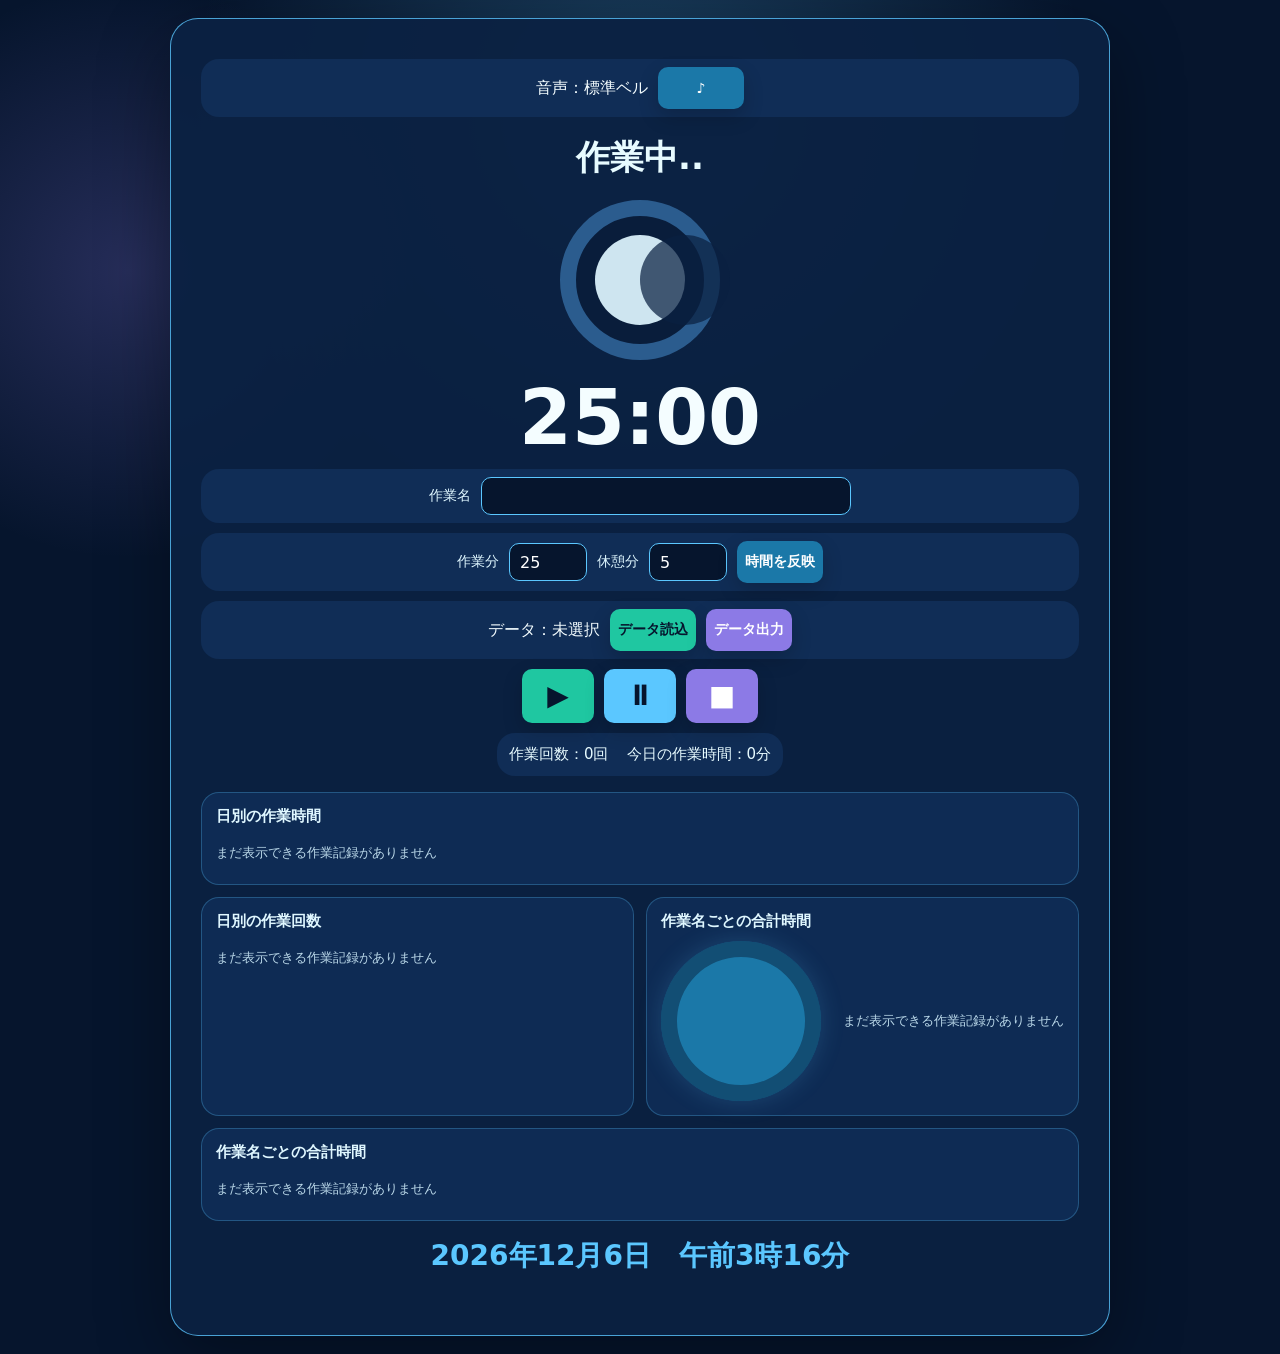
==== commit 2aba6cbc: "Update index.html" ====
--- a/pomodoro/index.html
+++ b/pomodoro/index.html
@@ -192,6 +192,113 @@
       margin-top: 8px;
     }
 
+    .charts {
+      margin-top: 16px;
+      display: grid;
+      grid-template-columns: repeat(2, minmax(0, 1fr));
+      gap: 12px;
+    }
+
+    .chart-card {
+      background: rgba(16, 45, 86, 0.92);
+      border: 1px solid rgba(91, 199, 255, 0.28);
+      border-radius: 18px;
+      padding: 14px;
+      min-width: 0;
+    }
+
+    .chart-card.wide {
+      grid-column: 1 / -1;
+    }
+
+    .chart-title {
+      margin: 0 0 10px;
+      color: #dff7ff;
+      font-size: 15px;
+      font-weight: 700;
+    }
+
+    .bar-chart {
+      display: grid;
+      gap: 9px;
+    }
+
+    .bar-row {
+      display: grid;
+      grid-template-columns: minmax(84px, 130px) 1fr auto;
+      gap: 8px;
+      align-items: center;
+      color: #eefbff;
+      font-size: 12px;
+    }
+
+    .bar-label {
+      overflow: hidden;
+      text-overflow: ellipsis;
+      white-space: nowrap;
+    }
+
+    .bar-track {
+      height: 14px;
+      border-radius: 999px;
+      background: rgba(6, 21, 45, 0.88);
+      overflow: hidden;
+    }
+
+    .bar-fill {
+      height: 100%;
+      min-width: 2px;
+      border-radius: inherit;
+      background: linear-gradient(90deg, #1fc7a1, #5bc7ff);
+    }
+
+    .bar-value {
+      color: var(--muted);
+      white-space: nowrap;
+    }
+
+    .pie-layout {
+      display: grid;
+      grid-template-columns: 170px 1fr;
+      gap: 12px;
+      align-items: center;
+    }
+
+    .pie-chart {
+      width: 160px;
+      height: 160px;
+      border-radius: 50%;
+      background: #1b78a8;
+      box-shadow: inset 0 0 0 16px rgba(6, 21, 45, 0.42), 0 0 24px rgba(91, 199, 255, 0.18);
+    }
+
+    .legend {
+      display: grid;
+      gap: 8px;
+      font-size: 12px;
+    }
+
+    .legend-item {
+      display: grid;
+      grid-template-columns: 12px 1fr auto;
+      gap: 8px;
+      align-items: center;
+      color: #eefbff;
+      min-width: 0;
+    }
+
+    .swatch {
+      width: 12px;
+      height: 12px;
+      border-radius: 3px;
+    }
+
+    .empty-chart {
+      color: var(--muted);
+      font-size: 13px;
+      padding: 8px 0;
+    }
+
     .hidden {
       display: none;
     }
@@ -207,6 +314,19 @@
 
       button {
         min-width: 76px;
+      }
+
+      .charts {
+        grid-template-columns: 1fr;
+      }
+
+      .pie-layout {
+        grid-template-columns: 1fr;
+        justify-items: center;
+      }
+
+      .bar-row {
+        grid-template-columns: minmax(72px, 100px) 1fr auto;
       }
     }
   </style>
@@ -216,7 +336,7 @@
     <div class="row panel">
       <span id="soundLabel">音声：標準ベル</span>
       <button id="soundButton" type="button">♪</button>
-      <input id="soundFileInput" class="hidden" type="file" accept="audio/*">
+      <input id="soundFileInput" class="hidden" type="file">
     </div>
 
     <div id="modeLabel" class="mode">作業中</div>
@@ -258,9 +378,8 @@
 
     <div class="row panel">
       <span id="dataFileLabel">データ：未選択</span>
-      <button id="chooseDataButton" type="button">データを選択</button>
-      <button id="importDataButton" class="start" type="button">読み込み</button>
-      <button id="exportDataButton" class="export" type="button">出力</button>
+      <button id="importDataButton" class="start" type="button">データ読込</button>
+      <button id="exportDataButton" class="export" type="button">データ出力</button>
       <input id="dataFileInput" class="hidden" type="file" accept=".csv,text/csv">
     </div>
 
@@ -274,6 +393,31 @@
       <span id="countLabel">作業回数：0回</span>
       <span id="totalLabel">今日の作業時間：0分</span>
     </div>
+
+    <section class="charts" aria-label="作業記録グラフ">
+      <div class="chart-card wide">
+        <h2 class="chart-title">日別の作業時間</h2>
+        <div id="dailyTimeChart" class="bar-chart"></div>
+      </div>
+
+      <div class="chart-card">
+        <h2 class="chart-title">日別の作業回数</h2>
+        <div id="dailyCountChart" class="bar-chart"></div>
+      </div>
+
+      <div class="chart-card">
+        <h2 class="chart-title">作業名ごとの合計時間</h2>
+        <div class="pie-layout">
+          <div id="taskPieChart" class="pie-chart"></div>
+          <div id="taskPieLegend" class="legend"></div>
+        </div>
+      </div>
+
+      <div class="chart-card wide">
+        <h2 class="chart-title">作業名ごとの合計時間</h2>
+        <div id="taskBarChart" class="bar-chart"></div>
+      </div>
+    </section>
 
     <div id="dateTimeLabel" class="datetime"></div>
     <div id="statusLabel" class="status"></div>
@@ -323,7 +467,6 @@
       breakMinutes: document.getElementById("breakMinutes"),
       applyButton: document.getElementById("applyButton"),
       dataFileLabel: document.getElementById("dataFileLabel"),
-      chooseDataButton: document.getElementById("chooseDataButton"),
       importDataButton: document.getElementById("importDataButton"),
       exportDataButton: document.getElementById("exportDataButton"),
       dataFileInput: document.getElementById("dataFileInput"),
@@ -332,6 +475,11 @@
       resetButton: document.getElementById("resetButton"),
       countLabel: document.getElementById("countLabel"),
       totalLabel: document.getElementById("totalLabel"),
+      dailyTimeChart: document.getElementById("dailyTimeChart"),
+      dailyCountChart: document.getElementById("dailyCountChart"),
+      taskPieChart: document.getElementById("taskPieChart"),
+      taskPieLegend: document.getElementById("taskPieLegend"),
+      taskBarChart: document.getElementById("taskBarChart"),
       dateTimeLabel: document.getElementById("dateTimeLabel"),
       statusLabel: document.getElementById("statusLabel")
     };
@@ -548,6 +696,7 @@
       currentWorkStartTime = null;
       saveState();
       updateDisplay();
+      renderCharts();
     }
 
     function handleSoundButton() {
@@ -575,6 +724,7 @@
     }
 
     function chooseDataFile() {
+      els.dataFileInput.value = "";
       els.dataFileInput.click();
     }
 
@@ -656,6 +806,7 @@
 
       hydrateControls();
       saveState();
+      renderCharts();
     }
 
     function detailKey(detail) {
@@ -666,12 +817,12 @@
         detail.end_time,
         detail.work_minutes,
         detail.work_seconds
-      ].join("\\u0001");
+      ].join("\u0001");
     }
 
     function exportData() {
       const csv = makeUnifiedCsv();
-      const blob = new Blob(["\\ufeff" + csv], { type: "text/csv;charset=utf-8" });
+      const blob = new Blob(["\ufeff" + csv], { type: "text/csv;charset=utf-8" });
       const url = URL.createObjectURL(blob);
       const link = document.createElement("a");
       link.href = url;
@@ -737,7 +888,7 @@
       return [
         FIELDNAMES.join(","),
         ...rows.map((row) => FIELDNAMES.map((field) => csvCell(row[field] ?? "")).join(","))
-      ].join("\\r\\n");
+      ].join("\r\n");
     }
 
     function csvCell(value) {
@@ -766,8 +917,8 @@
         } else if (char === "," && !quoted) {
           row.push(cell);
           cell = "";
-        } else if ((char === "\\n" || char === "\\r") && !quoted) {
-          if (char === "\\r" && next === "\\n") i += 1;
+        } else if ((char === "\n" || char === "\r") && !quoted) {
+          if (char === "\r" && next === "\n") i += 1;
           row.push(cell);
           if (row.some((value) => value !== "")) rows.push(row);
           row = [];
@@ -781,7 +932,7 @@
       if (row.some((value) => value !== "")) rows.push(row);
       if (rows.length === 0) return [];
 
-      const headers = rows.shift().map((header) => header.replace(/^\\ufeff/, ""));
+      const headers = rows.shift().map((header) => header.replace(/^\ufeff/, ""));
       return rows.map((values) => Object.fromEntries(headers.map((header, index) => [header, values[index] || ""])));
     }
 
@@ -793,6 +944,138 @@
       els.dateTimeLabel.textContent = `${now.getFullYear()}年${now.getMonth() + 1}月${now.getDate()}日　${ampm}${hour}時${pad(now.getMinutes())}分`;
     }
 
+    function renderCharts() {
+      renderDailyTimeChart();
+      renderDailyCountChart();
+      renderTaskCharts();
+    }
+
+    function renderDailyTimeChart() {
+      const rows = Object.values(state.daily)
+        .filter((row) => row.date)
+        .sort((a, b) => a.date.localeCompare(b.date))
+        .slice(-14)
+        .map((row) => ({
+          label: row.date.slice(5),
+          value: Math.round(Number(row.total_seconds || 0) / 60)
+        }));
+
+      renderBarChart(els.dailyTimeChart, rows, "分");
+    }
+
+    function renderDailyCountChart() {
+      const rows = Object.values(state.daily)
+        .filter((row) => row.date)
+        .sort((a, b) => a.date.localeCompare(b.date))
+        .slice(-14)
+        .map((row) => ({
+          label: row.date.slice(5),
+          value: Number(row.work_count || 0)
+        }));
+
+      renderBarChart(els.dailyCountChart, rows, "回");
+    }
+
+    function renderTaskCharts() {
+      const taskTotals = new Map();
+
+      for (const detail of state.details) {
+        const name = (detail.task_name || "名称なし").trim() || "名称なし";
+        const seconds = Number(detail.work_seconds || 0);
+        taskTotals.set(name, (taskTotals.get(name) || 0) + seconds);
+      }
+
+      const rows = [...taskTotals.entries()]
+        .map(([label, seconds]) => ({
+          label,
+          seconds,
+          value: Math.round(seconds / 60)
+        }))
+        .filter((row) => row.seconds > 0)
+        .sort((a, b) => b.seconds - a.seconds);
+
+      renderBarChart(els.taskBarChart, rows, "分");
+      renderPieChart(rows);
+    }
+
+    function renderBarChart(container, rows, unit) {
+      container.innerHTML = "";
+
+      if (!rows.length) {
+        container.innerHTML = '<div class="empty-chart">まだ表示できる作業記録がありません</div>';
+        return;
+      }
+
+      const max = Math.max(...rows.map((row) => row.value), 1);
+      for (const row of rows) {
+        const barRow = document.createElement("div");
+        barRow.className = "bar-row";
+
+        const label = document.createElement("div");
+        label.className = "bar-label";
+        label.title = row.label;
+        label.textContent = row.label;
+
+        const track = document.createElement("div");
+        track.className = "bar-track";
+
+        const fill = document.createElement("div");
+        fill.className = "bar-fill";
+        fill.style.width = `${Math.max(3, (row.value / max) * 100)}%`;
+        track.appendChild(fill);
+
+        const value = document.createElement("div");
+        value.className = "bar-value";
+        value.textContent = `${row.value}${unit}`;
+
+        barRow.append(label, track, value);
+        container.appendChild(barRow);
+      }
+    }
+
+    function renderPieChart(rows) {
+      const colors = ["#1fc7a1", "#5bc7ff", "#8c7ae6", "#ffcf5a", "#ff7aa8", "#76f0d2", "#b0a4ff"];
+      els.taskPieLegend.innerHTML = "";
+
+      if (!rows.length) {
+        els.taskPieChart.style.background = "#1b78a8";
+        els.taskPieLegend.innerHTML = '<div class="empty-chart">まだ表示できる作業記録がありません</div>';
+        return;
+      }
+
+      const total = rows.reduce((sum, row) => sum + row.seconds, 0);
+      let start = 0;
+      const segments = rows.map((row, index) => {
+        const end = start + (row.seconds / total) * 100;
+        const segment = `${colors[index % colors.length]} ${start}% ${end}%`;
+        start = end;
+        return segment;
+      });
+
+      els.taskPieChart.style.background = `conic-gradient(${segments.join(", ")})`;
+
+      rows.slice(0, 7).forEach((row, index) => {
+        const item = document.createElement("div");
+        item.className = "legend-item";
+
+        const swatch = document.createElement("span");
+        swatch.className = "swatch";
+        swatch.style.backgroundColor = colors[index % colors.length];
+
+        const label = document.createElement("span");
+        label.className = "bar-label";
+        label.title = row.label;
+        label.textContent = row.label;
+
+        const value = document.createElement("span");
+        value.className = "bar-value";
+        value.textContent = `${row.value}分`;
+
+        item.append(swatch, label, value);
+        els.taskPieLegend.appendChild(item);
+      });
+    }
+
     function animateMode() {
       const dots = ".".repeat(animationCount % 4);
       els.modeLabel.textContent = `${mode === "work" ? "作業中" : "休憩中"}${dots}`;
@@ -810,6 +1093,7 @@
       els.taskName.value = state.settings.last_task_name || "";
       updateTaskList();
       updateDisplay();
+      renderCharts();
     }
 
     els.soundButton.addEventListener("click", handleSoundButton);
@@ -823,13 +1107,13 @@
     });
 
     els.applyButton.addEventListener("click", applyMinutes);
-    els.chooseDataButton.addEventListener("click", chooseDataFile);
-    els.importDataButton.addEventListener("click", importSelectedData);
+    els.importDataButton.addEventListener("click", chooseDataFile);
     els.exportDataButton.addEventListener("click", exportData);
     els.dataFileInput.addEventListener("change", () => {
       selectedDataFile = els.dataFileInput.files[0] || null;
       if (selectedDataFile) {
-        els.dataFileLabel.textContent = `データ：${selectedDataFile.name}`;
+        els.dataFileLabel.textContent = `読み込み中：${selectedDataFile.name}`;
+        importSelectedData();
       }
     });
 
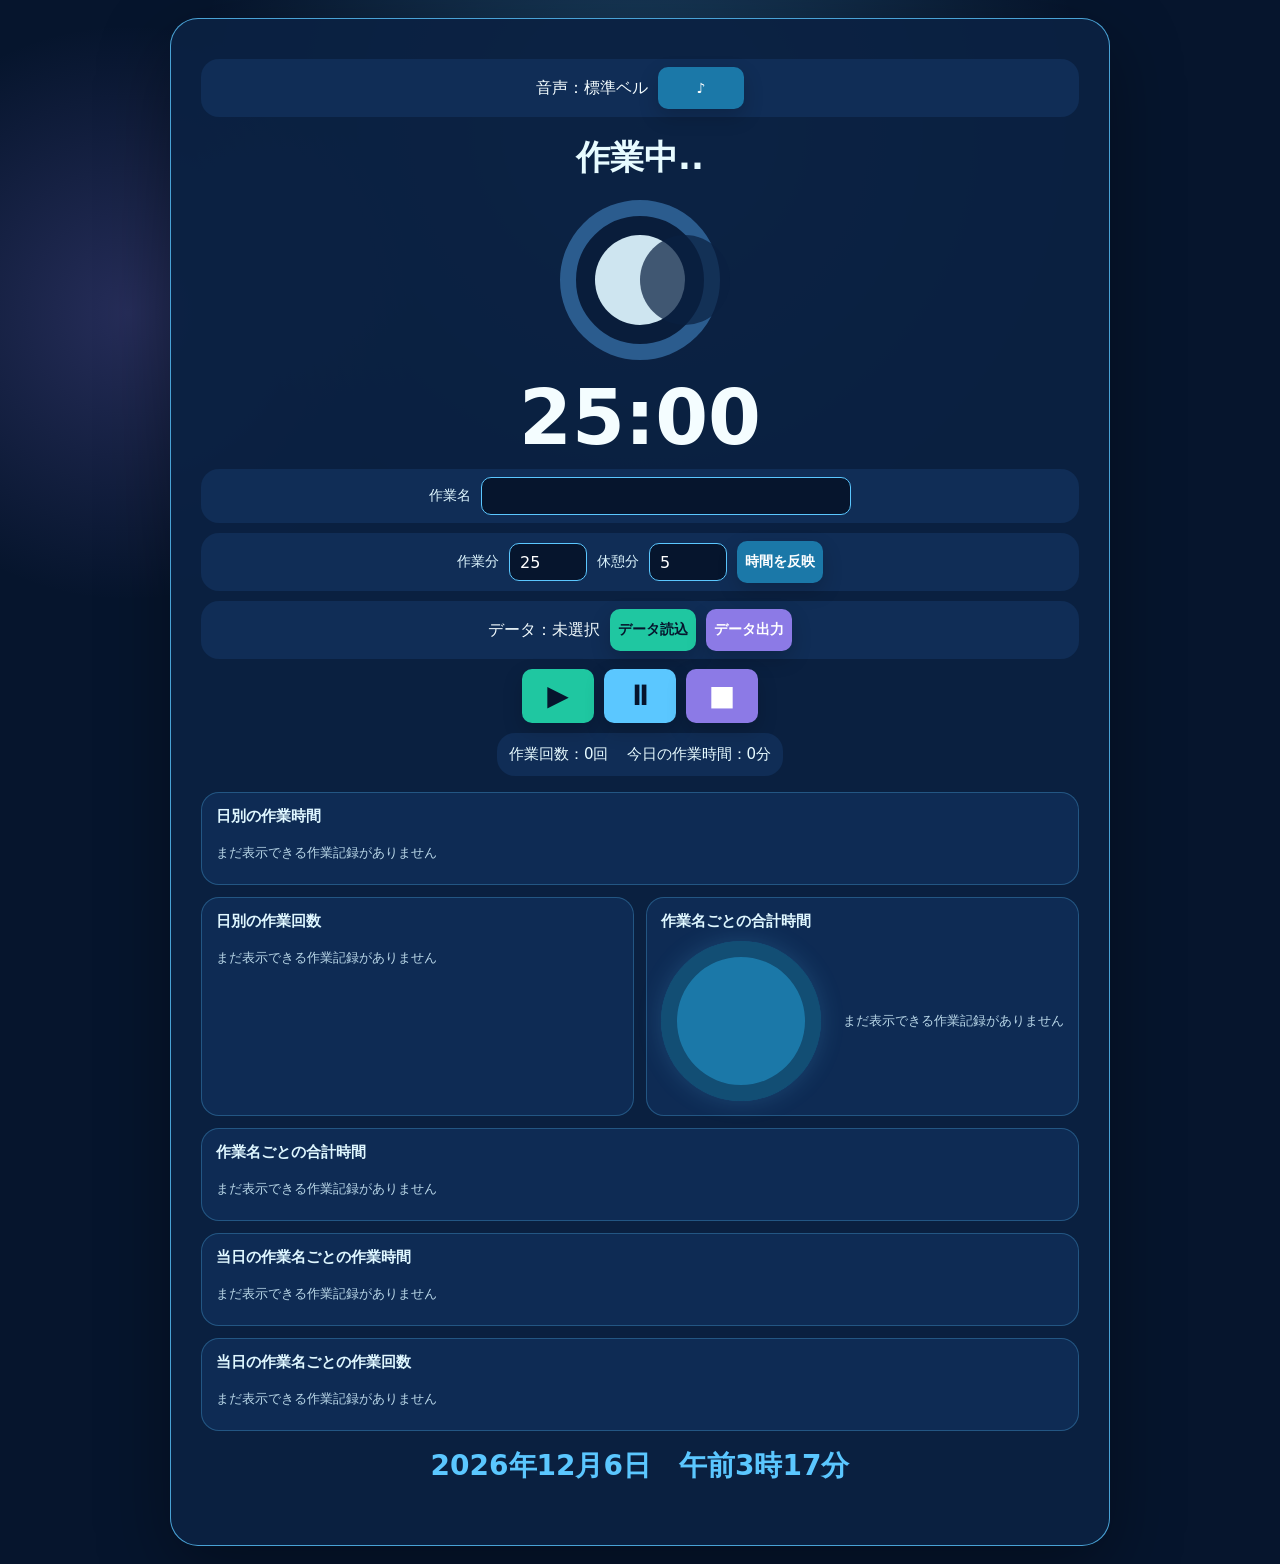
==== commit ad661f26: "Add daily task time and count charts" ====
--- a/pomodoro/index.html
+++ b/pomodoro/index.html
@@ -416,6 +416,16 @@
       <div class="chart-card wide">
         <h2 class="chart-title">作業名ごとの合計時間</h2>
         <div id="taskBarChart" class="bar-chart"></div>
+      </div>
+
+      <div class="chart-card wide">
+        <h2 class="chart-title">当日の作業名ごとの作業時間</h2>
+        <div id="dailyTaskTimeChart" class="bar-chart"></div>
+      </div>
+
+      <div class="chart-card wide">
+        <h2 class="chart-title">当日の作業名ごとの作業回数</h2>
+        <div id="dailyTaskCountChart" class="bar-chart"></div>
       </div>
     </section>
 
@@ -480,6 +490,8 @@
       taskPieChart: document.getElementById("taskPieChart"),
       taskPieLegend: document.getElementById("taskPieLegend"),
       taskBarChart: document.getElementById("taskBarChart"),
+      dailyTaskTimeChart: document.getElementById("dailyTaskTimeChart"),
+      dailyTaskCountChart: document.getElementById("dailyTaskCountChart"),
       dateTimeLabel: document.getElementById("dateTimeLabel"),
       statusLabel: document.getElementById("statusLabel")
     };
@@ -948,6 +960,7 @@
       renderDailyTimeChart();
       renderDailyCountChart();
       renderTaskCharts();
+      renderDailyTaskCharts();
     }
 
     function renderDailyTimeChart() {
@@ -998,6 +1011,49 @@
       renderPieChart(rows);
     }
 
+    function renderDailyTaskCharts() {
+      const today = todayKey();
+      const totals = new Map();
+
+      for (const detail of state.details) {
+        const date = (detail.date || "").trim();
+        const taskName = (detail.task_name || "名称なし").trim() || "名称なし";
+        if (date !== today) continue;
+
+        const current = totals.get(taskName) || {
+          taskName,
+          workCount: 0,
+          totalSeconds: 0
+        };
+
+        current.workCount += 1;
+        current.totalSeconds += Number(detail.work_seconds || 0);
+        totals.set(taskName, current);
+      }
+
+      const rows = [...totals.values()]
+        .sort((a, b) => b.totalSeconds - a.totalSeconds)
+        .map((row) => {
+          const shortName = row.taskName.length > 12 ? `${row.taskName.slice(0, 11)}…` : row.taskName;
+          return {
+            label: shortName,
+            minutes: Math.round(row.totalSeconds / 60),
+            count: row.workCount
+          };
+        });
+
+      renderBarChart(
+        els.dailyTaskTimeChart,
+        rows.map((row) => ({ label: row.label, value: row.minutes })),
+        "分"
+      );
+      renderBarChart(
+        els.dailyTaskCountChart,
+        rows.map((row) => ({ label: row.label, value: row.count })),
+        "回"
+      );
+    }
+
     function renderBarChart(container, rows, unit) {
       container.innerHTML = "";
 
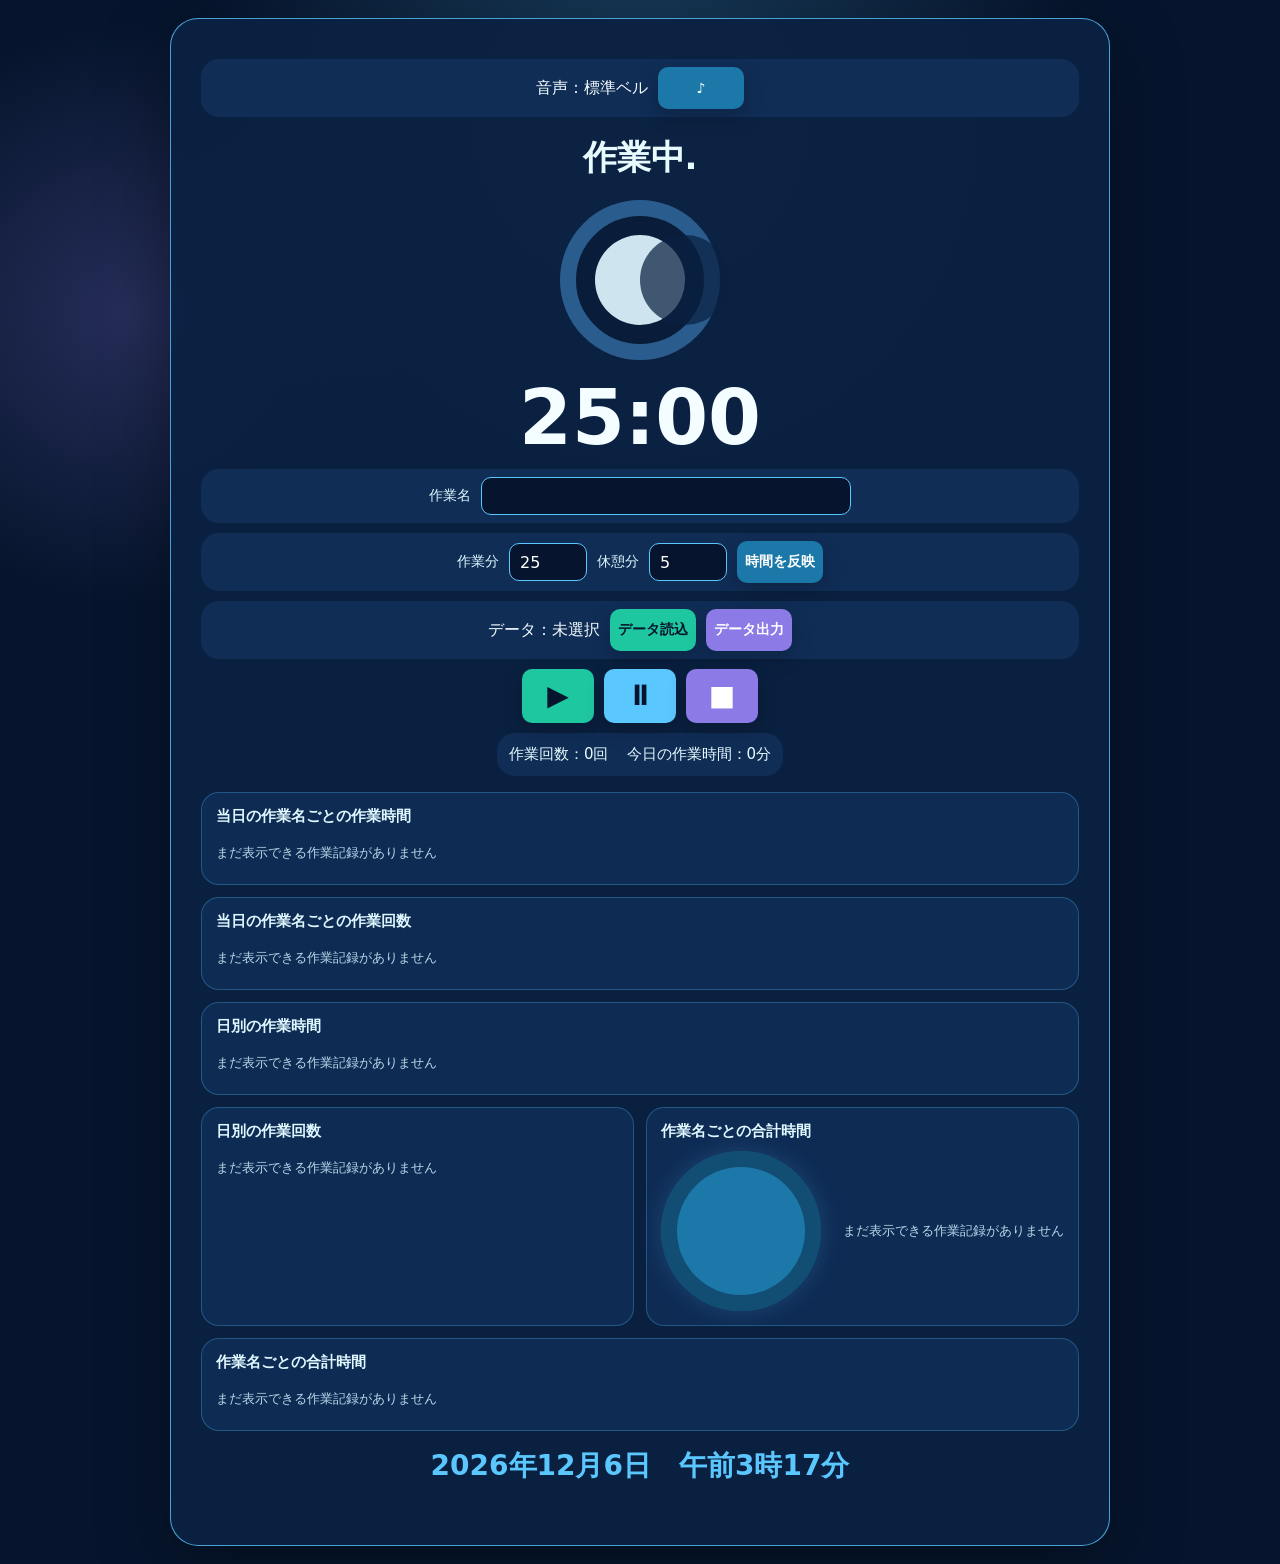
==== commit e5dc1b64: "Remove duplicate charts from index.html Removed duplicate charts for today's task time and count." ====
--- a/pomodoro/index.html
+++ b/pomodoro/index.html
@@ -396,6 +396,16 @@
 
     <section class="charts" aria-label="作業記録グラフ">
       <div class="chart-card wide">
+        <h2 class="chart-title">当日の作業名ごとの作業時間</h2>
+        <div id="dailyTaskTimeChart" class="bar-chart"></div>
+      </div>
+
+      <div class="chart-card wide">
+        <h2 class="chart-title">当日の作業名ごとの作業回数</h2>
+        <div id="dailyTaskCountChart" class="bar-chart"></div>
+      </div>
+
+      <div class="chart-card wide">
         <h2 class="chart-title">日別の作業時間</h2>
         <div id="dailyTimeChart" class="bar-chart"></div>
       </div>
@@ -416,16 +426,6 @@
       <div class="chart-card wide">
         <h2 class="chart-title">作業名ごとの合計時間</h2>
         <div id="taskBarChart" class="bar-chart"></div>
-      </div>
-
-      <div class="chart-card wide">
-        <h2 class="chart-title">当日の作業名ごとの作業時間</h2>
-        <div id="dailyTaskTimeChart" class="bar-chart"></div>
-      </div>
-
-      <div class="chart-card wide">
-        <h2 class="chart-title">当日の作業名ごとの作業回数</h2>
-        <div id="dailyTaskCountChart" class="bar-chart"></div>
       </div>
     </section>
 
